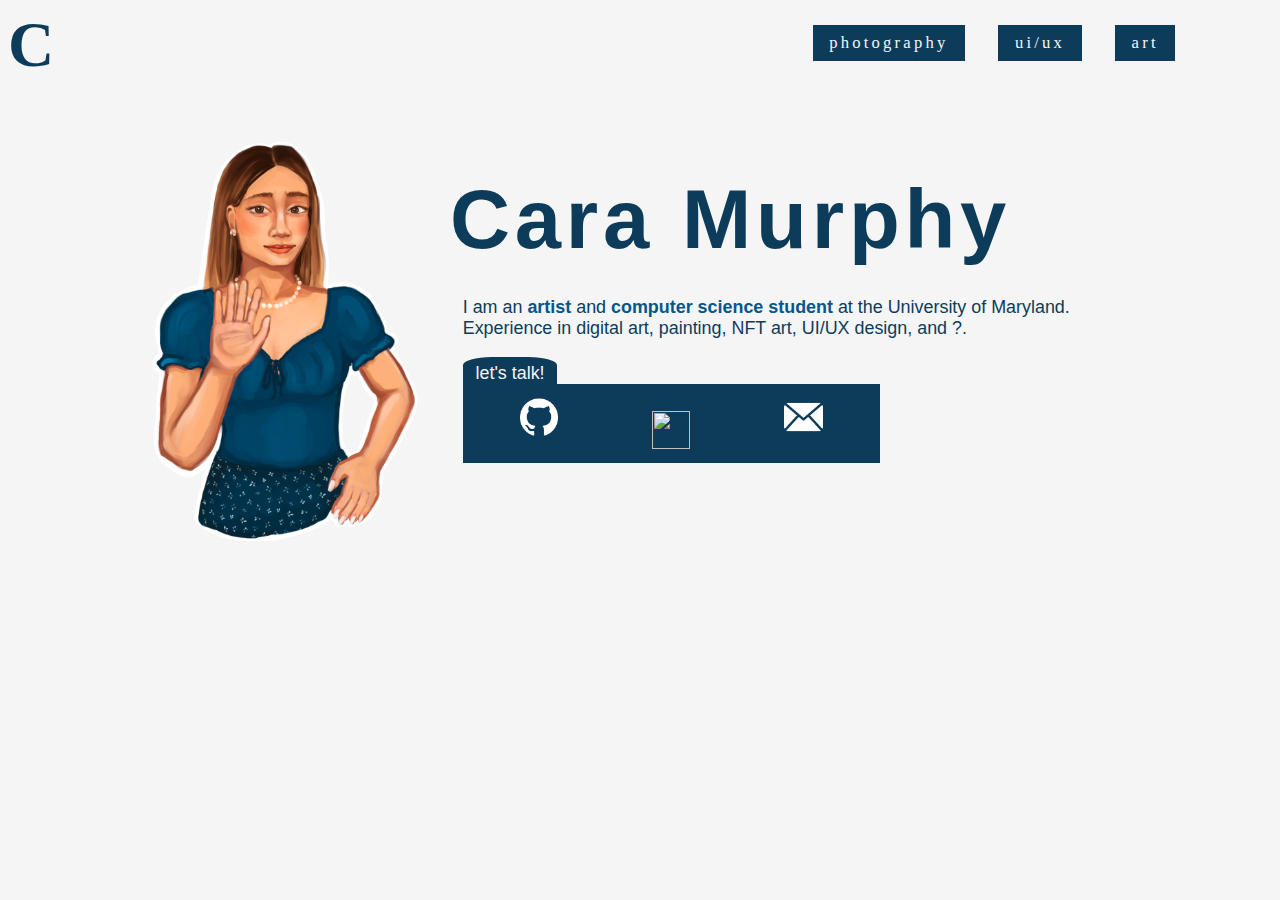
==== index.html @ 5a593688 "Add files via upload" ====
<!DOCTYPE html>
<html lang="en">

<head>
    <meta charset="UTF-8">
    <meta http-equiv="X-UA-Compatible" content="IE=edge">
    <meta name="viewport" content="width=device-width, initial-scale=1.0">
    <link rel="stylesheet" href="style.css">
    <link href='https://fonts.googleapis.com/css?family=Montserrat' rel='stylesheet'>
    <script src="script.js"></script>
    <title>home</title>
</head>

<body>
    <main>
        <div class="headerContainer">
            <a class="home" href="index.html">C</a>
            <div class="header">
                <a href="resume.html">
                    <div class="tab">
                        photography </div>
                </a>
                <a href="ui.html">
                    <div class="tab">
                        ui/ux
                    </div>
                </a>
                <a href="art.html">
                    <div class="tab">
                        art</div>
                </a>
            </div>
        </div>



        <div class="aboutBox">

            <image src="artForWebsite/websitePortrait.png" class="aboutPhoto"></image>

            <div class="aboutText">
                <h1>Cara Murphy</h1>
                <p id="aboutMe">
                    I am an <span class="highlighted">artist</span> and <span class="highlighted">computer science
                        student</span> at the University
                    of Maryland. <br>
                    Experience in digital art, painting, NFT art, UI/UX design, and ?.
                </p>
                <div class="greetBar">let's talk!</div>
                <div class="quickButtonsContainer">

                    <div class="quickButtonsBar">
                        <button class="quickButton" onclick="parent.open('https://github.com/caramurphyy')">
                            <image src="logos/githubLogo.png" class="logo"></image>
                        </button>
                        <button class="quickButton"
                            onClick="parent.open('https://www.linkedin.com/in/cara-murphy-1384661a4/')">
                            <image src="logos/linkedInLogo.png" class="logo">
                            </image>
                        </button>
                        <a href="contactMe.html">
                            <button class="quickButton">
                                <image src="logos/mailLogo.png" class="logo">
                                </image>
                            </button>
                        </a>
                    </div>
                </div>
            </div>
        </div>




    </main>
</body>

</html>
---- style.css ----
@charset "UTF-8";

html {
    scroll-behavior: smooth;
}

body {
    background-color: whitesmoke;
    font-family: "Poppins", sans-serif;
}

.home {
    color: #0d3c5b;
    font-size: 5vw;
    float: left;
    font-weight: bold;
}

.headerContainer {
    width: 100%;
    font-family: "Times New Roman";
}

.header {
    display: flex;
    justify-content: flex-end;
    margin-right: 5em;
}

.aboutBox {
    display: flex;
    flex-direction: row;
    font-size: 1.4vw;
    margin-left: 5em;
    margin-top: 3vw;
}

#aboutMe {
    color: #0d3c5b;
    margin-left: 0.5em;
    margin-top: -1.5em;
    margin-left: 1vw;
}

.aboutText {
    display: flex;
    flex-direction: column;
    margin-left: 0vw;
}

h1 {
    font-size: 6.5vw;
    color: #0d3c5b;
    letter-spacing: 0.3rem;
    font-weight: 900;
    /*webkit-text-fill-color: transparent;
    -webkit-background-clip: text;
    background: radial-gradient(whitesmoke, #0d3c5b);*/
}

.highlighted {
    color: #05568d;
    font-weight: 600;
}


.aboutPhoto {
    width: 30%;
    height: 100%;
    border-style: none;
}


.name {
    font-size: 3vw;
    color: #0d3c5b;
}


.navButtons {
    border: none;
    text-decoration: none;
    height: 100%;

    float: left;
    padding-left: 1em;
    padding-right: 1em;
    padding-top: 0.5em;
    background-color: whitesmoke;
    color: #365475;
}

#homenavButtons {
    background-color: #365475;
    color: #CBD2D8;
}


.tab {
    background-color: #0d3c5b;
    text-align: center;
    width: auto;
    padding: 0.5em 1em;
    margin: 1em;
    float: left;
    color: whitesmoke;
    font-size: 1.3vw;

    letter-spacing: 0.2rem;
}


a {
    text-decoration: none;
    color: #365475;
}

p {
    color: #CBD2D8;
}


.line {
    border: 0.075em solid #CBD2D8;
}

.name {
    margin-top: 10%;
    margin-left: 8%;
}

.greetBar {
    margin-left: 1vw;
    background-color: #0d3c5b;
    font-size: 1.4vw;
    padding: 0.5vw 1vw 0vw 1vw;
    width: fit-content;
    color: whitesmoke;
    border-radius: 30% 30% 0% 0%;
}

.quickButtonsContainer {
    display: flex;
    flex-direction: row;
    justify-content: start;
    margin-left: 1vw;
}

.quickButton {
    border-style: none;
    background-color: #0d3c5b;
    color: white;
}

.quickButtonsBar {
    background-color: #0d3c5b;
    padding: 0vw 1vw 0vw 1vw;
}


.logo {
    width: 3vw;
    height: 3vw;
    margin: 1vw 3vw 1vw 3vw;
    background-color: #0d3c5b;
}

h2 {
    margin: 2vw;
    font-size: 4.6vw;
    color: #0d3c5b;
    display: flex;
    justify-content: center;
    font-family: "Times New Roman";
}

#artPageHeader {
    margin-top: 10vw;
}

.imageGrid {
    grid-template-columns: auto auto auto;
    gap: 0.5vw;
    margin-left: 5vw;
    margin-right: 5vw;
    display: flex;
    justify-content: center;
}


.gridItem {
    float: left;
    width: 30%;
    margin-left: 2.5%;
    margin-bottom: 2.5%;
}

.imageGridItem {
    width: 100%;
    float: left;
}


.artTitleText:hover .imageGridItem {
    opacity: 0.6;
}

.imageGridItem:hover {
    opacity: 0.6;
}

.gridItem:hover .artTitleText {
    opacity: 1;
}

.imageGridItem:hover .artTitleText {
    opacity: 1;
}

.artTitleText:hover {
    opacity: 1;
}

.artTitleText {
    font-family: "Times New Roman";
    padding: 0.5vw;
    opacity: 0;
    width: 100%;
    float: left;
    background-color: #0d3c5b;
    color: white;
    font-size: 1.3vw;
    width: 30%;
    text-align: center;
    position: relative;
    margin-top: -65%;
    margin-left: 37%;
}

#flutist {
    display: none;
}

#lucidity {
    display: none;
}

#utopia {
    display: none;
}

.singleImage {
    width: 43%;
    margin-left: 5%;
    float: left;
}

.singleArtHeader {
    font-size: 4vw;
    color: #0d3c5b;
}

.artHeaderLine {
    border: 0.1em solid #0d3c5b;
    width: 30%;
    margin-bottom: 2%;
}

.artDescriptionContainer {
    background-color: #0d3c5b;
    width: 43%;
    float: right;
    margin-right: 5%;
    margin-top: 0%;
}

.artDescription {
    margin: 1em;
    font-size: 1.5vw;
    line-height: 2;
}

.artFooter {
    position: relative;
    left: 0;
    right: 0;
    width: 100%;
    background-color: whitesmoke;
    color: whitesmoke;
    height: 100%;
    margin-top: 60%;
}

.darkParagraph {
    color: #0d3c5b;
    margin-left: 5%;
}

h3 {
    color: #0d3c5b;
    display: flex;
    justify-content: center;
    font-size: 2vw;
}

.artTypeHeader {
    margin-top: 10vw;
    text-align: center;
    margin-left: auto;
    margin-right: auto;
    width: 50%;
}

.artTypeDescription {
    color: #0d3c5b;
    text-align: center;
    margin-left: auto;
    margin-right: auto;
    width: 50%;
    font-size: 1.4vw;
}

.dynamicGrid {
    margin-left: 5vw;
    margin-right: 5vw;
    display: flex;
    justify-content: center;
}

.dynamicGridColumn {
    display: flex;
    flex-direction: column;
    justify-content: start;
    width: 30%;
    margin-left: 3vw;
}

.info {
    font-family: 'Times New Roman';
    text-align: center;
    margin: auto;
    margin-top: -1%;
    margin-bottom: 1%;
    font-size: 1vw;
}

.artTypeButtonContainer {
    text-align: center;
    margin: auto;
    margin-bottom: 2vw;
}

.artTypeButton {
    width: 10vw;
    font-family: 'Times New Roman';
    margin-left: 1vw;
    margin-right: 1vw;
    background-color: whitesmoke;
    border-style: solid;
    border-color: #0d3c5b;
    border-width: 0.3vw;
    color: #0d3c5b;
    font-size: 1.5vw;
    padding: 1vw;
}

#mainArtTypeButton {
    margin-bottom: 5vw;
}

.artTypeButton:hover {
    background-color: #0d3c5b;
    color: whitesmoke;
}

.centeredIcon {
    display: block;
    margin-left: auto;
    margin-right: auto;
    width: 5%;
    animation-duration: 1s;
    animation-iteration-count: infinite;
    transform-origin: bottom;
}

.bounce {
    animation-name: bounce;
    animation-timing-function: linear;
}

@keyframes bounce {
    0% {
        transform: translateY(0);
    }

    50% {
        transform: translateY(-1vw);
    }

    100% {
        transform: translateY(0);
    }
}

.portrait {
    width: 100%;
    margin-bottom: 3vw;
    display: block;
}

.nft {
    width: 100%;
    margin-bottom: 3vw;
    display: block;
}

.design {
    width: 100%;
    margin-bottom: 3vw;
    display: block;
}

h4 {
    color: #0d3c5b;
    font-size: 1vw;
}

.contactContainer {
    display: flex;
    justify-content: center;
}

.contactBox {
    display: flex;
    padding: 1vw 10vw;
    border-radius: 0%;
    border-style: solid;
    border-color: #0d3c5b;
    border-width: 0.5vw;
    font-size: 1vw;
}


/* =================================================================
ui.html*/

.pageInfo {
    color: #0d3c5b;
    font-family: "Times New Roman";
    text-align: center;
    margin-left: auto;
    margin-right: auto;
    font-size: 1.4vw;
    width: 50%;
}

.searchBar {
    text-align: left;
    margin-left: auto;
    margin-right: auto;
    background-color: #0d3c5b;
    color: white;
    font-size: 1.2vw;
    padding: 0.5vw;
    border-radius: 10%;
    width: 30%;
}

.allAppContainer {
    display: flex;
    justify-content: center;
    margin: 2vw;
}

.appContainer {
    width: 100%;
    margin: 1vw;
    background-color: #0d3c5b;
    display: flex;
    flex-direction: column;
}

.appHeader {
    font-family: 'Times New Roman';
    background: white;
    width: 70%;
    padding-top: 0.5vw;
    padding-bottom: 0.5vw;
    margin-left: auto;
    margin-right: auto;
    border-style: outset;
    border-width: 0.5vw;
    border-color: #0d3c5b;
    font-size: 1.7vw;
}

.appInfoContainer {
    display: flex;
    flex-direction: row;
}

.appInfo {
    margin: 0vw 1.5vw 1.5vw 1.5vw;
    margin-right: 0vw;
    font-size: 1vw;
    color: white;
    letter-spacing: 0.1rem;
}

.appImage {
    width: 50%;
    height: auto;
    margin: 1.5vw;
    margin-left: 1vw;
}

.additionalAppImageContainer {
    width: 100%;
    margin: 1vw;
    display: flex;
    flex-direction: row;
    justify-content: flex-start;
}

.additionalAppImage {
    width: 30%;
    height: auto;
    margin: 0vw 0.5vw .5vw 0vw;

}

.appPageContainer {
    display: flex;
    flex-direction: column;
    justify-content: center;
    margin-left: 3vw;
    margin-right: 3vw;
    width: 100%;

}

.appDescriptionContainer {
    background-color: #0d3c5b;
    width: 100%;
}

.UIImageGrid {
    display: flex;
    flex-direction: row;
    width: 100%;
}


.UIImage {
    width: 20%;
    margin-right: 1vw;
    margin-bottom: 1vw;
}

#afg {
    display: block;
}
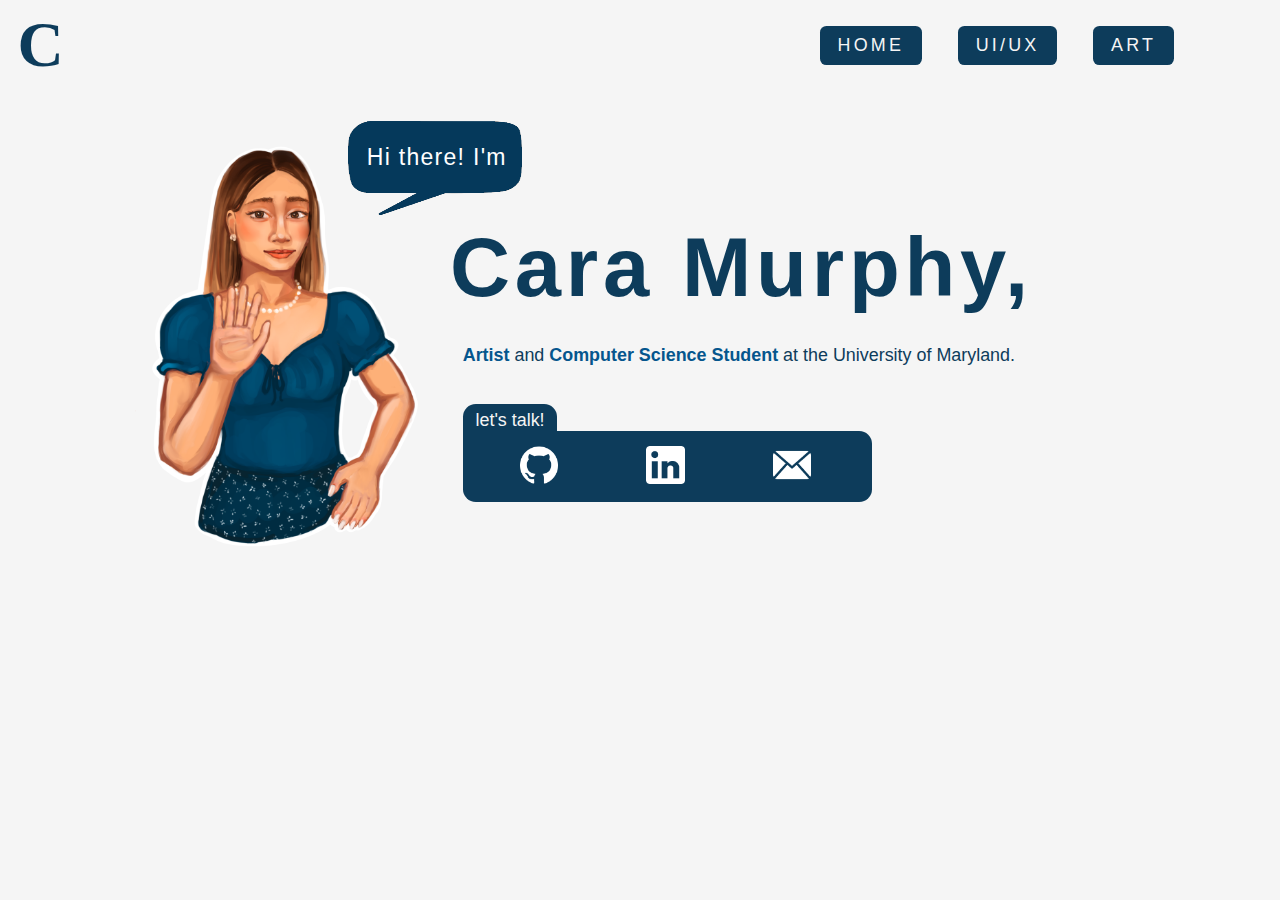
==== commit d8702ca2: "Add files via upload" ====
--- a/index.html
+++ b/index.html
@@ -5,7 +5,10 @@
     <meta charset="UTF-8">
     <meta http-equiv="X-UA-Compatible" content="IE=edge">
     <meta name="viewport" content="width=device-width, initial-scale=1.0">
-    <link rel="stylesheet" href="style.css">
+    <link rel="stylesheet" href="CSS/style.css">
+    <link rel="stylesheet" href="CSS/index.css">
+    <link rel="shortcut icon" type="image/png" href="/favicon.png">
+
     <link href='https://fonts.googleapis.com/css?family=Montserrat' rel='stylesheet'>
     <script src="script.js"></script>
     <title>home</title>
@@ -16,18 +19,18 @@
         <div class="headerContainer">
             <a class="home" href="index.html">C</a>
             <div class="header">
-                <a href="resume.html">
-                    <div class="tab">
-                        photography </div>
+                <a href="index.html">
+                    <div class="home-tab tab">
+                        HOME</div>
                 </a>
-                <a href="ui.html">
-                    <div class="tab">
-                        ui/ux
+                <a href=" ui.html">
+                    <div class="home-tab tab">
+                        UI/UX
                     </div>
                 </a>
                 <a href="art.html">
-                    <div class="tab">
-                        art</div>
+                    <div class="home-tab tab">
+                        ART</div>
                 </a>
             </div>
         </div>
@@ -39,12 +42,13 @@
             <image src="artForWebsite/websitePortrait.png" class="aboutPhoto"></image>
 
             <div class="aboutText">
-                <h1>Cara Murphy</h1>
+                <image src="icons/speechBubble.png" id="speech-bubble"></image>
+                <p id="speech-bubble-text"> Hi there! I'm</p>
+                <h1>Cara Murphy,</h1>
                 <p id="aboutMe">
-                    I am an <span class="highlighted">artist</span> and <span class="highlighted">computer science
-                        student</span> at the University
-                    of Maryland. <br>
-                    Experience in digital art, painting, NFT art, UI/UX design, and ?.
+                    <span class="highlighted">Artist</span> and <span class="highlighted">Computer Science
+                        Student</span> at the University
+                    of Maryland.
                 </p>
                 <div class="greetBar">let's talk!</div>
                 <div class="quickButtonsContainer">
@@ -55,10 +59,10 @@
                         </button>
                         <button class="quickButton"
                             onClick="parent.open('https://www.linkedin.com/in/cara-murphy-1384661a4/')">
-                            <image src="logos/linkedInLogo.png" class="logo">
+                            <image src="logos/linkedinLogo.png" class="logo">
                             </image>
                         </button>
-                        <a href="contactMe.html">
+                        <a href="mailto:murphylcara@gmail.com">
                             <button class="quickButton">
                                 <image src="logos/mailLogo.png" class="logo">
                                 </image>
--- a/CSS/style.css
+++ b/CSS/style.css
@@ -0,0 +1,92 @@
+@charset "UTF-8";
+
+html {
+    scroll-behavior: smooth;
+}
+
+body {
+    background-color: whitesmoke;
+    font-family: "Poppins", sans-serif;
+}
+
+.home {
+    color: #0d3c5b;
+    font-size: 5vw;
+    float: left;
+    margin-left: 0.75vw;
+    font-weight: bold;
+    font-family: "Times New Roman";
+}
+
+.headerContainer {
+    width: 100%;
+}
+
+.header {
+    display: flex;
+    justify-content: flex-end;
+    margin-right: 5em;
+}
+
+.tab {
+    background-color: #0d3c5b;
+    text-align: center;
+    width: auto;
+    padding: 0.5em 1em;
+    margin: 1em;
+    float: left;
+    color: whitesmoke;
+    font-size: 1.4vw;
+    font-weight: 500;
+    border-radius: 0.5vw;
+    letter-spacing: 0.2rem;
+}
+
+a {
+    text-decoration: none;
+    color: #365475;
+}
+
+p {
+    color: #CBD2D8;
+}
+
+
+h2 {
+    margin: 2vw;
+    font-size: 4.6vw;
+    color: #0d3c5b;
+    display: flex;
+    justify-content: center;
+}
+
+h3 {
+    color: #0d3c5b;
+    display: flex;
+    justify-content: center;
+    font-size: 2.5vw;
+}
+
+.pageHeader {
+    letter-spacing: 0.3rem;
+}
+
+h4 {
+    color: #0d3c5b;
+    font-size: 1vw;
+}
+
+.contactContainer {
+    display: flex;
+    justify-content: center;
+}
+
+.contactBox {
+    display: flex;
+    padding: 1vw 10vw;
+    border-radius: 0%;
+    border-style: solid;
+    border-color: #0d3c5b;
+    border-width: 0.5vw;
+    font-size: 1vw;
+}--- a/CSS/index.css
+++ b/CSS/index.css
@@ -0,0 +1,196 @@
+@charset "UTF-8";
+
+.aboutBox {
+    display: flex;
+    flex-direction: row;
+    font-size: 1.4vw;
+    margin-left: 5em;
+    margin-top: 3vw;
+}
+
+#aboutMe {
+    color: #0d3c5b;
+    margin-left: 0.5em;
+    margin-top: -1.5em;
+    margin-left: 1vw;
+    margin-bottom: 3vw;
+}
+
+#speech-bubble {
+    width: 30%;
+    height: 20%;
+    position: relative;
+    margin-left: -8vw;
+    margin-bottom: -4vw;
+    animation: 0.8s ease-out 0s 1 appearLate;
+}
+
+#speech-bubble-text {
+    color: white;
+    position: absolute;
+    margin-left: -6.5vw;
+    margin-top: 1.8vw;
+    font-size: 1.8vw;
+    letter-spacing: 0.08rem;
+    animation: 1s ease-out 0s 1 appearLate;
+}
+
+.aboutText {
+    display: flex;
+    flex-direction: column;
+    margin-left: 0vw;
+}
+
+h1 {
+    font-size: 6.5vw;
+    color: #0d3c5b;
+    letter-spacing: 0.3rem;
+    font-weight: 900;
+}
+
+.highlighted {
+    color: #05568d;
+    font-weight: 600;
+}
+
+.aboutPhoto {
+    width: 30%;
+    height: 100%;
+    border-style: none;
+}
+
+.name {
+    font-size: 3vw;
+    color: #0d3c5b;
+    margin-top: 10%;
+    margin-left: 8%;
+}
+
+.home-tab {
+    animation: 1s ease-out 0s 1 slideDown;
+}
+
+.greetBar {
+    margin-left: 1vw;
+    background-color: #0d3c5b;
+    font-size: 1.4vw;
+    padding: 0.5vw 1vw 0vw 1vw;
+    width: fit-content;
+    color: whitesmoke;
+    border-radius: 1vw 1vw 0vw 0vw;
+    animation: 3s ease-out 0s 1 slideUp;
+}
+
+.quickButtonsContainer {
+    display: flex;
+    flex-direction: row;
+    justify-content: start;
+    margin-left: 1vw;
+    height: 5.5vw;
+}
+
+@keyframes widthAppears {
+    0% {
+        width: 0vw;
+        height: 5.5vw;
+        opacity: 0;
+    }
+
+    45% {
+        width: 0vw;
+        height: 5.5vw;
+        opacity: 0;
+    }
+
+    47% {
+        opacity: 1;
+    }
+
+    100% {
+        width: 30vw;
+        height: 5.5vw;
+    }
+}
+
+@keyframes appearLate {
+    0% {
+        display: none;
+        opacity: 0;
+    }
+
+    72% {
+        opacity: 0;
+    }
+
+    100% {
+        opacity: 1;
+    }
+}
+
+@keyframes slideUp {
+    0% {
+        display: none;
+        transform: translateY(2.5vw);
+        opacity: 0;
+        color: #0d3c5b;
+    }
+
+    40% {
+        transform: translateY(2vw);
+        color: #0d3c5b;
+        opacity: 0;
+    }
+
+    50% {
+        transform: translateY(1.5vw);
+        color: #0d3c5b;
+        opacity: 1;
+    }
+
+    80% {
+        color: #0d3c5b;
+    }
+
+    100% {
+        transform: translateY(0);
+        color: white;
+    }
+}
+
+@keyframes slideDown {
+    0% {
+        transform: translateY(-5vw);
+    }
+
+    90% {
+        transform: translateY(0.1vw);
+    }
+
+    100% {
+        transform: translateY(0);
+    }
+}
+
+.quickButton {
+    width: 9.5vw;
+    height: 5.5vw;
+    border-style: none;
+    background-color: #0d3c5b;
+    color: white;
+    animation: 3.8s ease-out 0s 1 appearLate;
+}
+
+.quickButtonsBar {
+    background-color: #0d3c5b;
+    padding: 0vw 1vw 0vw 1vw;
+    border-radius: 0vw 1vw 1vw 1vw;
+    animation: 2.3s ease-out 0s 1 widthAppears;
+    width: 30vw;
+}
+
+.logo {
+    width: 3vw;
+    height: 3vw;
+    margin: 1vw 3vw 1vw 3vw;
+    background-color: #0d3c5b;
+}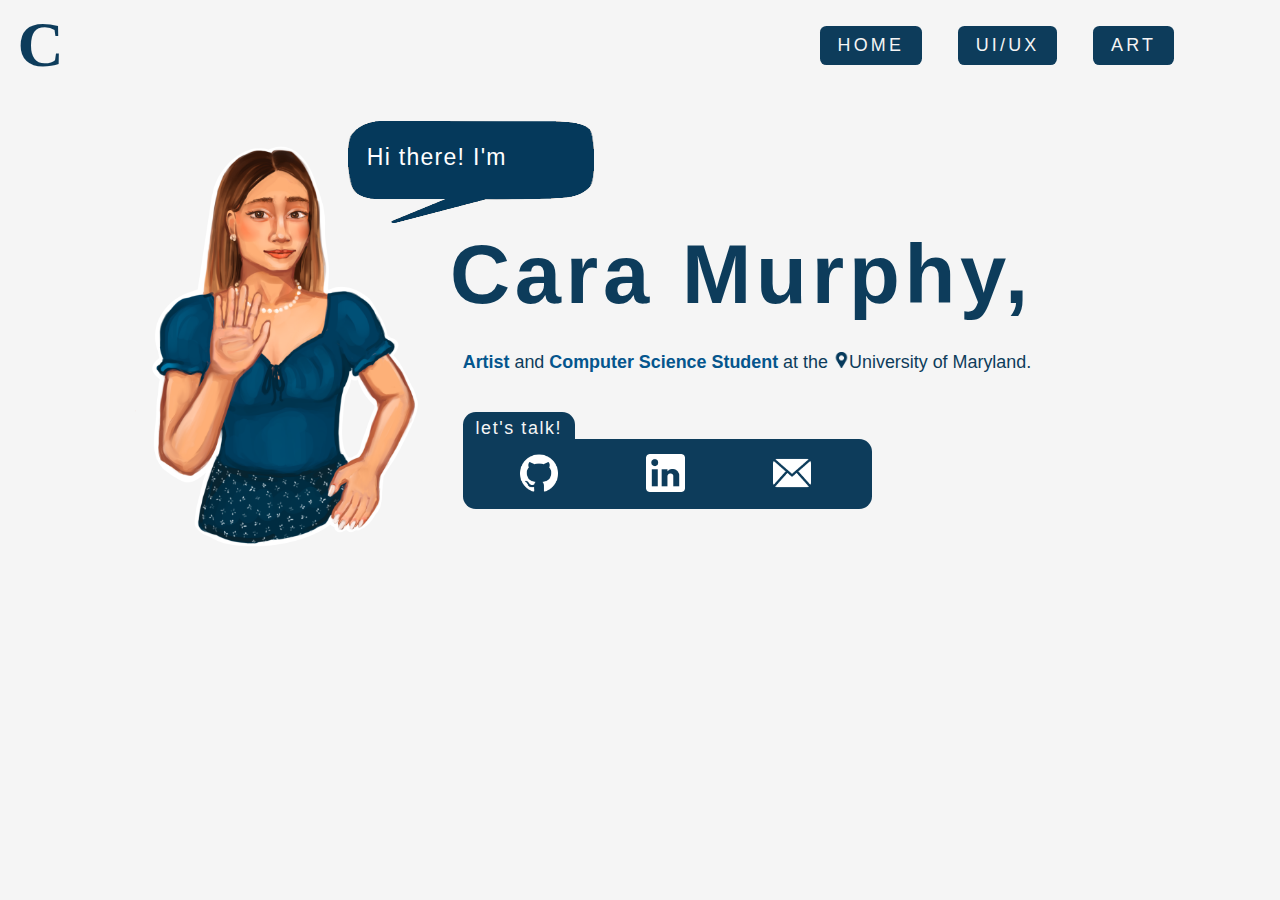
==== commit 9dfe601a: "Add files via upload" ====
--- a/index.html
+++ b/index.html
@@ -7,7 +7,7 @@
     <meta name="viewport" content="width=device-width, initial-scale=1.0">
     <link rel="stylesheet" href="CSS/style.css">
     <link rel="stylesheet" href="CSS/index.css">
-    <link rel="shortcut icon" type="image/png" href="/favicon.png">
+    <link rel="icon" type="image/x-icon" href="/icons/favicon.ico">
 
     <link href='https://fonts.googleapis.com/css?family=Montserrat' rel='stylesheet'>
     <script src="script.js"></script>
@@ -16,7 +16,7 @@
 
 <body>
     <main>
-        <div class="headerContainer">
+        <div class="header-container">
             <a class="home" href="index.html">C</a>
             <div class="header">
                 <a href="index.html">
@@ -37,33 +37,33 @@
 
 
 
-        <div class="aboutBox">
+        <div class="about-box">
 
-            <image src="artForWebsite/websitePortrait.png" class="aboutPhoto"></image>
+            <image src="artForWebsite/websitePortrait.png" class="about-photo"></image>
 
-            <div class="aboutText">
+            <div class="about-text">
                 <image src="icons/speechBubble.png" id="speech-bubble"></image>
                 <p id="speech-bubble-text"> Hi there! I'm</p>
                 <h1>Cara Murphy,</h1>
-                <p id="aboutMe">
+                <p id="about-me">
                     <span class="highlighted">Artist</span> and <span class="highlighted">Computer Science
-                        Student</span> at the University
+                        Student</span> at the <image src="icons/locationPin.png" id="location-pin"></image>University
                     of Maryland.
                 </p>
-                <div class="greetBar">let's talk!</div>
-                <div class="quickButtonsContainer">
+                <div class="greet-bar">let's talk!</div>
+                <div class="quick-buttons-container">
 
-                    <div class="quickButtonsBar">
-                        <button class="quickButton" onclick="parent.open('https://github.com/caramurphyy')">
+                    <div class="quick-buttons-bar">
+                        <button class="quick-button" onclick="parent.open('https://github.com/caramurphyy')">
                             <image src="logos/githubLogo.png" class="logo"></image>
                         </button>
-                        <button class="quickButton"
+                        <button class="quick-button"
                             onClick="parent.open('https://www.linkedin.com/in/cara-murphy-1384661a4/')">
                             <image src="logos/linkedinLogo.png" class="logo">
                             </image>
                         </button>
                         <a href="mailto:murphylcara@gmail.com">
-                            <button class="quickButton">
+                            <button class="quick-button">
                                 <image src="logos/mailLogo.png" class="logo">
                                 </image>
                             </button>
--- a/CSS/style.css
+++ b/CSS/style.css
@@ -18,7 +18,7 @@
     font-family: "Times New Roman";
 }
 
-.headerContainer {
+.header-container {
     width: 100%;
 }
 
@@ -67,7 +67,7 @@
     font-size: 2.5vw;
 }
 
-.pageHeader {
+.page-header {
     letter-spacing: 0.3rem;
 }
 
@@ -76,12 +76,12 @@
     font-size: 1vw;
 }
 
-.contactContainer {
+.contact-container {
     display: flex;
     justify-content: center;
 }
 
-.contactBox {
+.contact-box {
     display: flex;
     padding: 1vw 10vw;
     border-radius: 0%;
--- a/CSS/index.css
+++ b/CSS/index.css
@@ -1,6 +1,6 @@
 @charset "UTF-8";
 
-.aboutBox {
+.about-box {
     display: flex;
     flex-direction: row;
     font-size: 1.4vw;
@@ -8,7 +8,7 @@
     margin-top: 3vw;
 }
 
-#aboutMe {
+#about-me {
     color: #0d3c5b;
     margin-left: 0.5em;
     margin-top: -1.5em;
@@ -22,7 +22,7 @@
     position: relative;
     margin-left: -8vw;
     margin-bottom: -4vw;
-    animation: 0.8s ease-out 0s 1 appearLate;
+    animation: 0.8s ease-out 0s 1 appear-late;
 }
 
 #speech-bubble-text {
@@ -32,10 +32,10 @@
     margin-top: 1.8vw;
     font-size: 1.8vw;
     letter-spacing: 0.08rem;
-    animation: 1s ease-out 0s 1 appearLate;
-}
-
-.aboutText {
+    animation: 1s ease-out 0s 1 appear-late;
+}
+
+.about-text {
     display: flex;
     flex-direction: column;
     margin-left: 0vw;
@@ -53,7 +53,7 @@
     font-weight: 600;
 }
 
-.aboutPhoto {
+.about-photo {
     width: 30%;
     height: 100%;
     border-style: none;
@@ -67,21 +67,22 @@
 }
 
 .home-tab {
-    animation: 1s ease-out 0s 1 slideDown;
-}
-
-.greetBar {
+    animation: 1s ease-out 0s 1 slide-down;
+}
+
+.greet-bar {
     margin-left: 1vw;
     background-color: #0d3c5b;
     font-size: 1.4vw;
     padding: 0.5vw 1vw 0vw 1vw;
+    letter-spacing: 0.1rem;
     width: fit-content;
     color: whitesmoke;
     border-radius: 1vw 1vw 0vw 0vw;
-    animation: 3s ease-out 0s 1 slideUp;
-}
-
-.quickButtonsContainer {
+    animation: 3s ease-out 0s 1 slide-up;
+}
+
+.quick-buttons-container {
     display: flex;
     flex-direction: row;
     justify-content: start;
@@ -89,7 +90,7 @@
     height: 5.5vw;
 }
 
-@keyframes widthAppears {
+@keyframes width-appears {
     0% {
         width: 0vw;
         height: 5.5vw;
@@ -112,7 +113,7 @@
     }
 }
 
-@keyframes appearLate {
+@keyframes appear-late {
     0% {
         display: none;
         opacity: 0;
@@ -127,7 +128,7 @@
     }
 }
 
-@keyframes slideUp {
+@keyframes slide-up {
     0% {
         display: none;
         transform: translateY(2.5vw);
@@ -157,7 +158,7 @@
     }
 }
 
-@keyframes slideDown {
+@keyframes slide-down {
     0% {
         transform: translateY(-5vw);
     }
@@ -171,20 +172,20 @@
     }
 }
 
-.quickButton {
+.quick-button {
     width: 9.5vw;
     height: 5.5vw;
     border-style: none;
     background-color: #0d3c5b;
     color: white;
-    animation: 3.8s ease-out 0s 1 appearLate;
-}
-
-.quickButtonsBar {
+    animation: 3.8s ease-out 0s 1 appear-late;
+}
+
+.quick-buttons-bar {
     background-color: #0d3c5b;
     padding: 0vw 1vw 0vw 1vw;
     border-radius: 0vw 1vw 1vw 1vw;
-    animation: 2.3s ease-out 0s 1 widthAppears;
+    animation: 2.3s ease-out 0s 1 width-appears;
     width: 30vw;
 }
 
@@ -193,4 +194,8 @@
     height: 3vw;
     margin: 1vw 3vw 1vw 3vw;
     background-color: #0d3c5b;
+}
+
+#location-pin {
+    width: 2%;
 }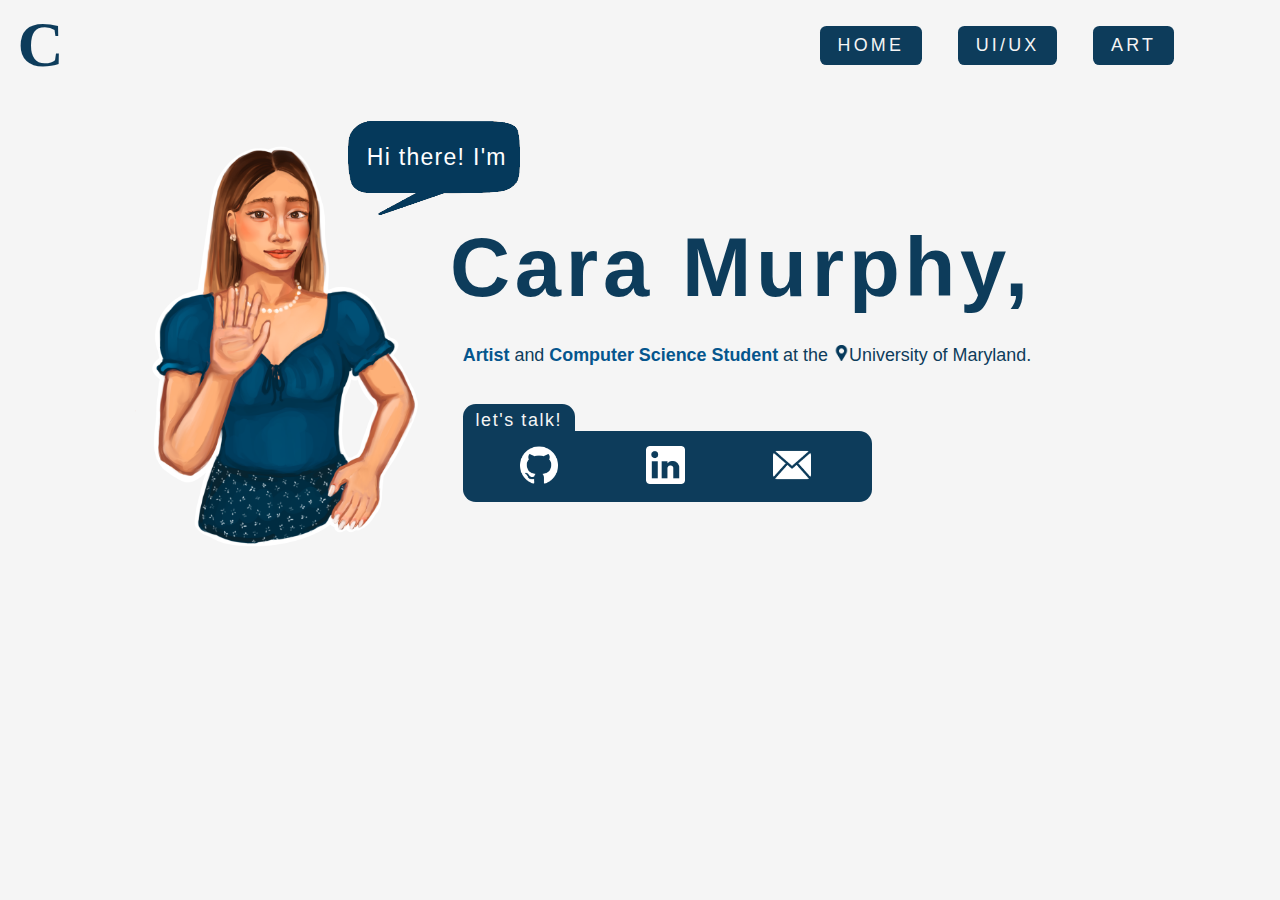
==== commit 7927296f: "Add files via upload" ====
--- a/index.html
+++ b/index.html
@@ -5,9 +5,27 @@
     <meta charset="UTF-8">
     <meta http-equiv="X-UA-Compatible" content="IE=edge">
     <meta name="viewport" content="width=device-width, initial-scale=1.0">
+    <style>
+        @media screen and (max-width:1200px) {
+            .tab {
+                font-size: 2.5vw !important;
+                margin-right: 0.1vw !important;
+            }
+
+            .home {
+                font-size: 8vw !important;
+            }
+
+            .header {
+                width: 90%;
+            }
+        }
+    </style>
     <link rel="stylesheet" href="CSS/style.css">
     <link rel="stylesheet" href="CSS/index.css">
     <link rel="icon" type="image/x-icon" href="/icons/favicon.ico">
+
+
 
     <link href='https://fonts.googleapis.com/css?family=Montserrat' rel='stylesheet'>
     <script src="script.js"></script>
@@ -50,24 +68,26 @@
                         Student</span> at the <image src="icons/locationPin.png" id="location-pin"></image>University
                     of Maryland.
                 </p>
-                <div class="greet-bar">let's talk!</div>
-                <div class="quick-buttons-container">
+                <div class="greet-container">
+                    <div class="greet-bar">let's talk!</div>
+                    <div class="quick-buttons-container">
 
-                    <div class="quick-buttons-bar">
-                        <button class="quick-button" onclick="parent.open('https://github.com/caramurphyy')">
-                            <image src="logos/githubLogo.png" class="logo"></image>
-                        </button>
-                        <button class="quick-button"
-                            onClick="parent.open('https://www.linkedin.com/in/cara-murphy-1384661a4/')">
-                            <image src="logos/linkedinLogo.png" class="logo">
-                            </image>
-                        </button>
-                        <a href="mailto:murphylcara@gmail.com">
-                            <button class="quick-button">
-                                <image src="logos/mailLogo.png" class="logo">
+                        <div class="quick-buttons-bar">
+                            <button class="quick-button" onclick="parent.open('https://github.com/caramurphyy')">
+                                <image src="logos/githubLogo.png" class="logo"></image>
+                            </button>
+                            <button class="quick-button"
+                                onClick="parent.open('https://www.linkedin.com/in/cara-murphy-1384661a4/')">
+                                <image src="logos/linkedinLogo.png" class="logo">
                                 </image>
                             </button>
-                        </a>
+                            <a href="mailto:murphylcara@gmail.com">
+                                <button class="quick-button">
+                                    <image src="logos/mailLogo.png" class="logo">
+                                    </image>
+                                </button>
+                            </a>
+                        </div>
                     </div>
                 </div>
             </div>
--- a/CSS/index.css
+++ b/CSS/index.css
@@ -17,7 +17,7 @@
 }
 
 #speech-bubble {
-    width: 30%;
+    width: 21%;
     height: 20%;
     position: relative;
     margin-left: -8vw;
@@ -198,4 +198,91 @@
 
 #location-pin {
     width: 2%;
+}
+
+
+@media only screen and (max-width: 1200px) {
+    .home-tab {
+        font-size: 2.5vw;
+    }
+
+    .about-photo {
+        width: 50%;
+        margin-left: auto;
+        margin-right: auto;
+    }
+
+    .about-box {
+        font-size: 2.5vw;
+        flex-direction: column;
+        margin-left: auto;
+        margin-right: auto;
+    }
+
+    h1 {
+        margin-left: auto;
+        margin-right: auto;
+        font-size: 8vw;
+    }
+
+    #about-me {
+        margin-left: auto;
+        margin-right: auto;
+        width: 70%;
+    }
+
+    #speech-bubble-text {
+        display: none;
+    }
+
+    #speech-bubble {
+        display: none;
+    }
+
+    .greet-container {
+        position: relative;
+        width: 100%;
+        margin-left: auto;
+        margin-right: auto;
+        display: flex;
+        justify-content: center;
+        margin-top: 5vw;
+    }
+
+    .greet-bar {
+        display: none;
+    }
+
+    .quick-buttons-container {
+        display: flex;
+        justify-content: center;
+        height: 15vw;
+        position: absolute;
+        width: 90%;
+        animation: none;
+    }
+
+    .quick-button {
+        width: 15vw;
+        height: 11vw;
+        animation: none;
+    }
+
+    .quick-buttons-bar {
+        display: flex;
+        border-radius: 1vw 1vw 1vw 1vw;
+        justify-content: space-evenly;
+        align-items: center;
+        width: 90%;
+        animation: none;
+    }
+
+    .logo {
+        width: 8vw;
+        height: 8vw;
+    }
+
+    #location-pin {
+        width: 4%;
+    }
 }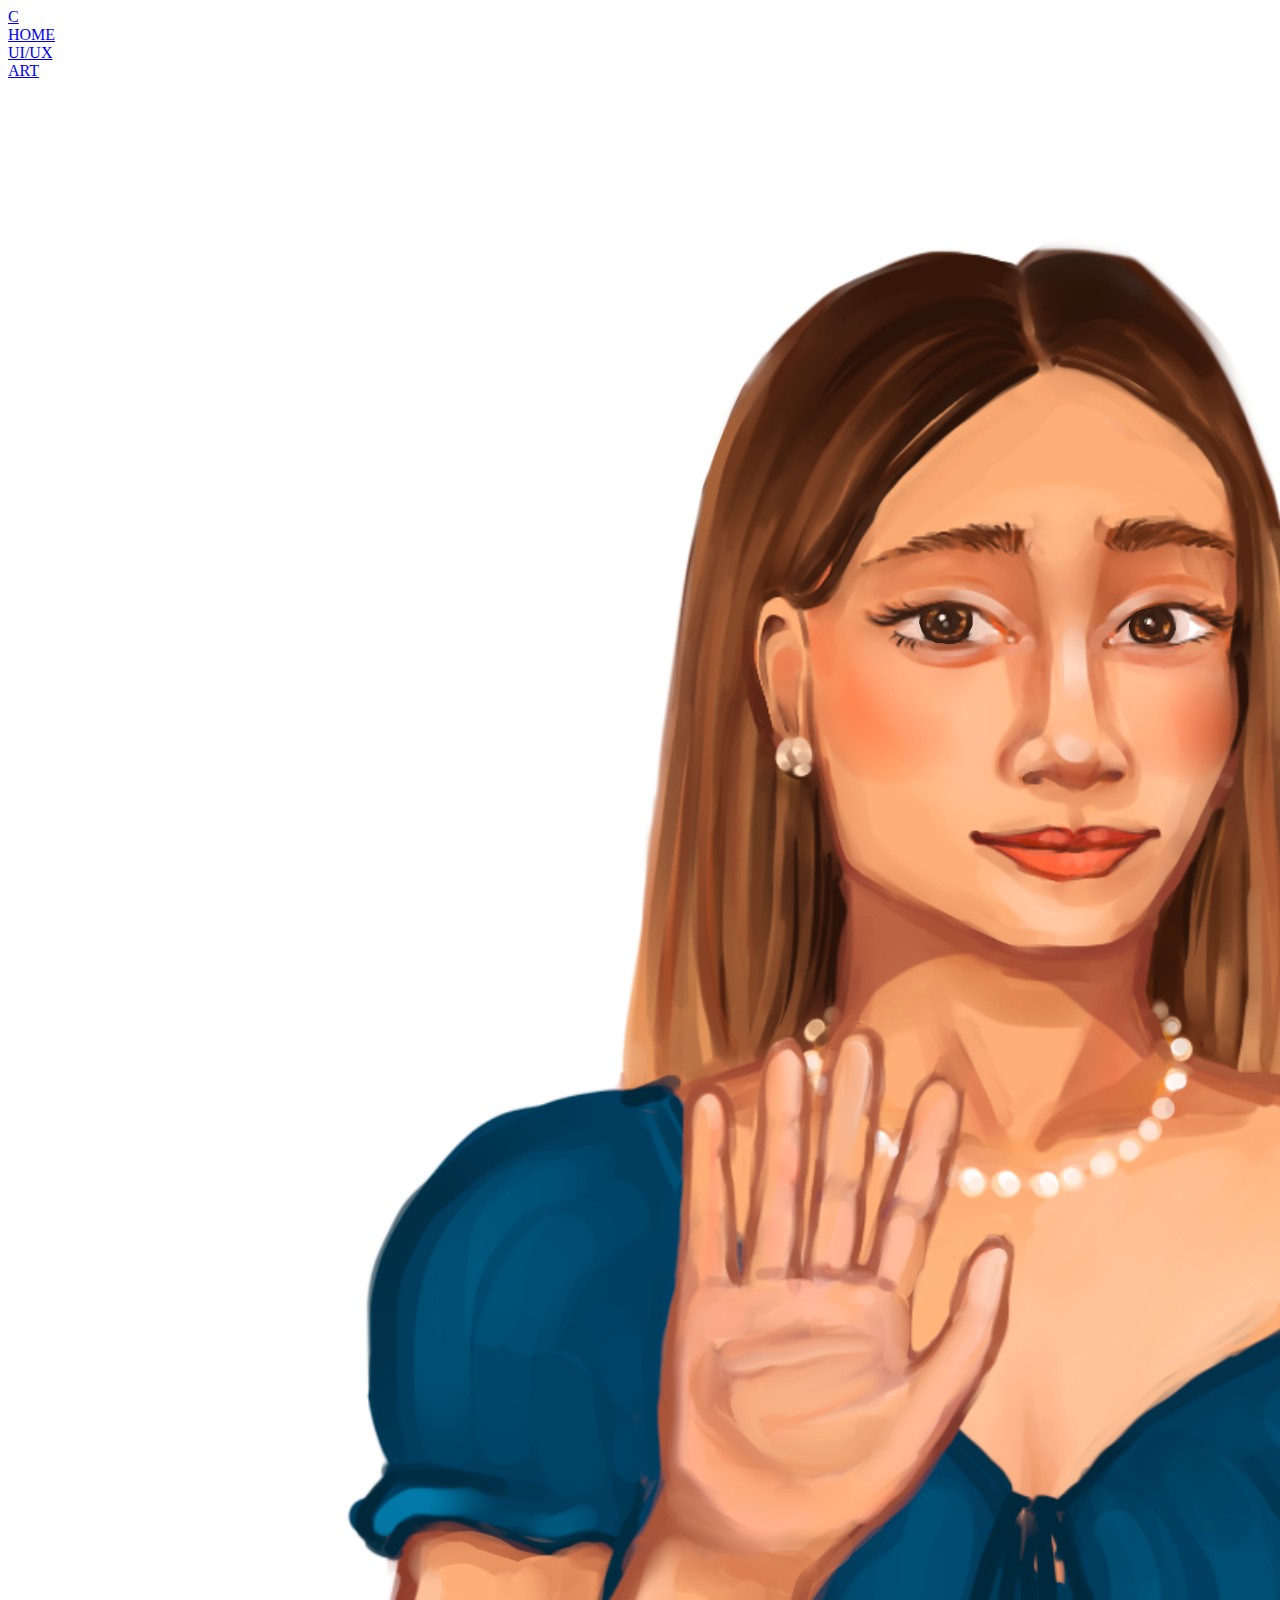
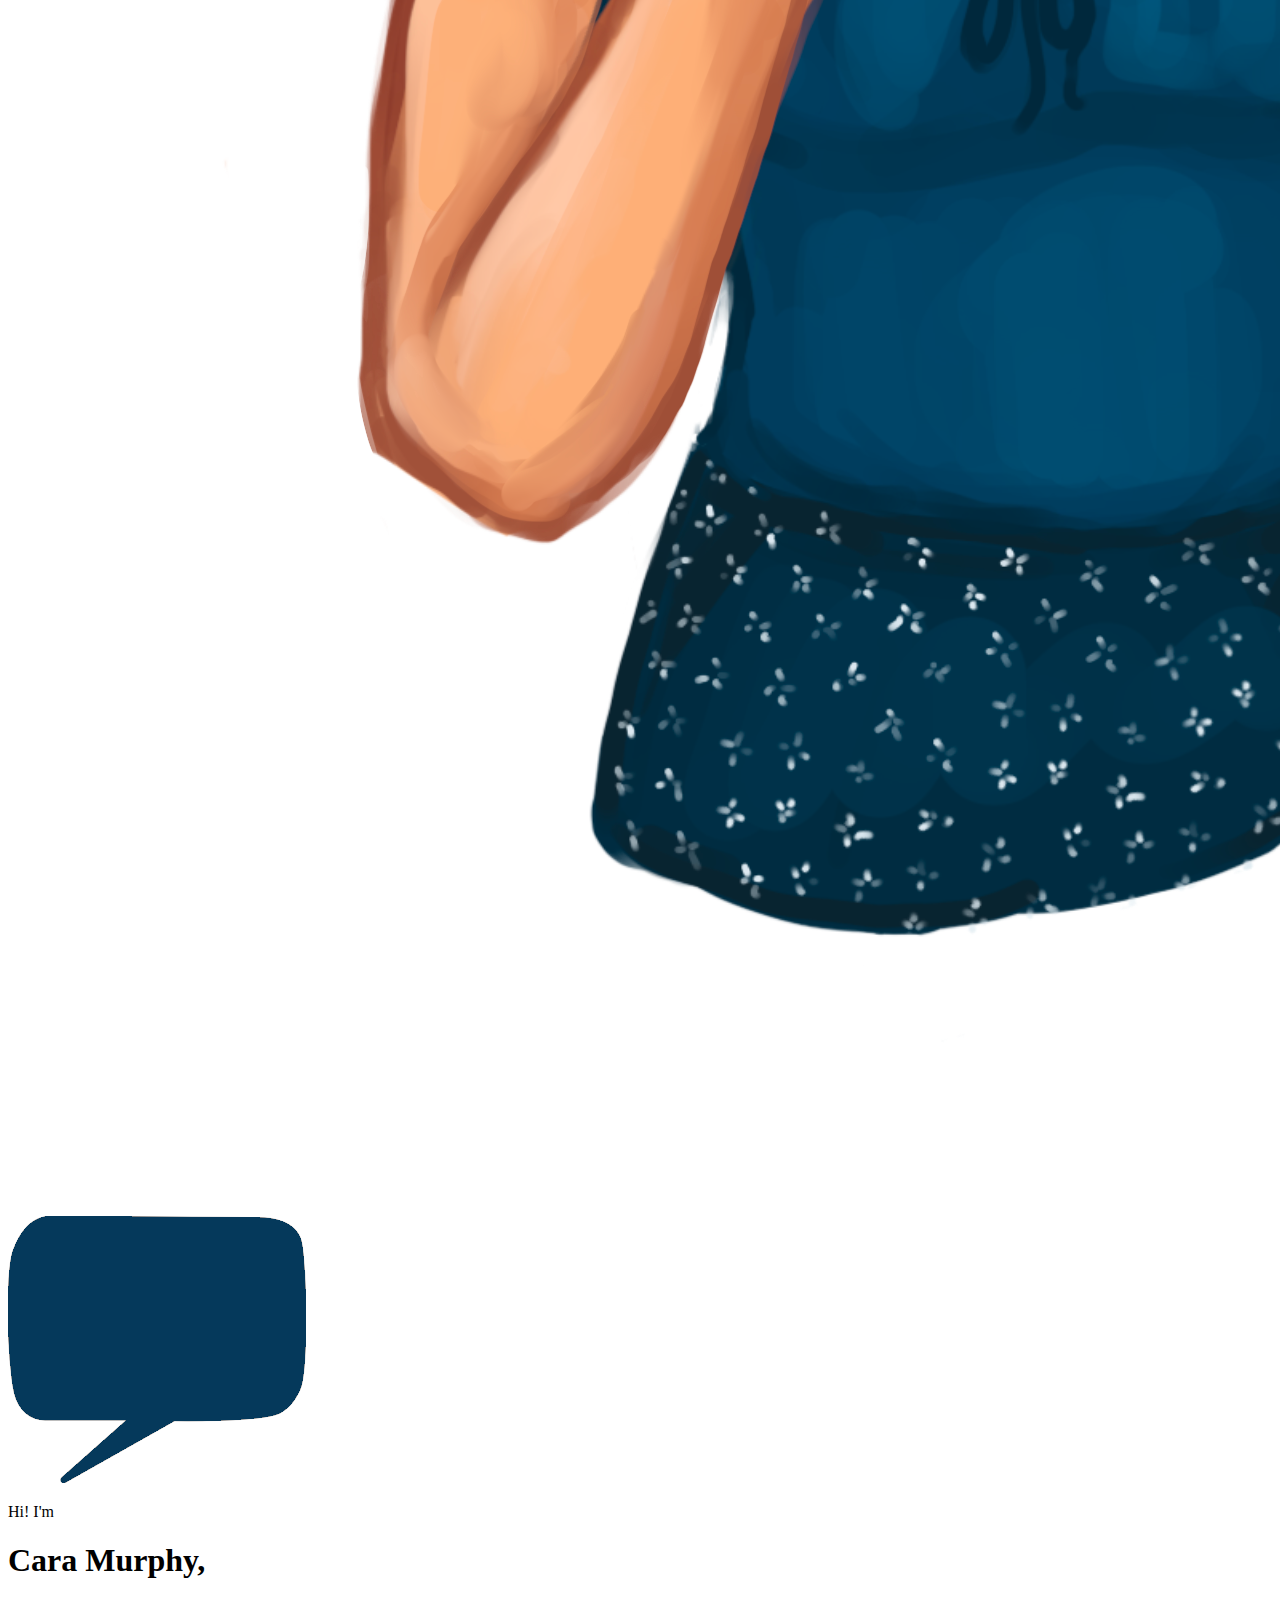
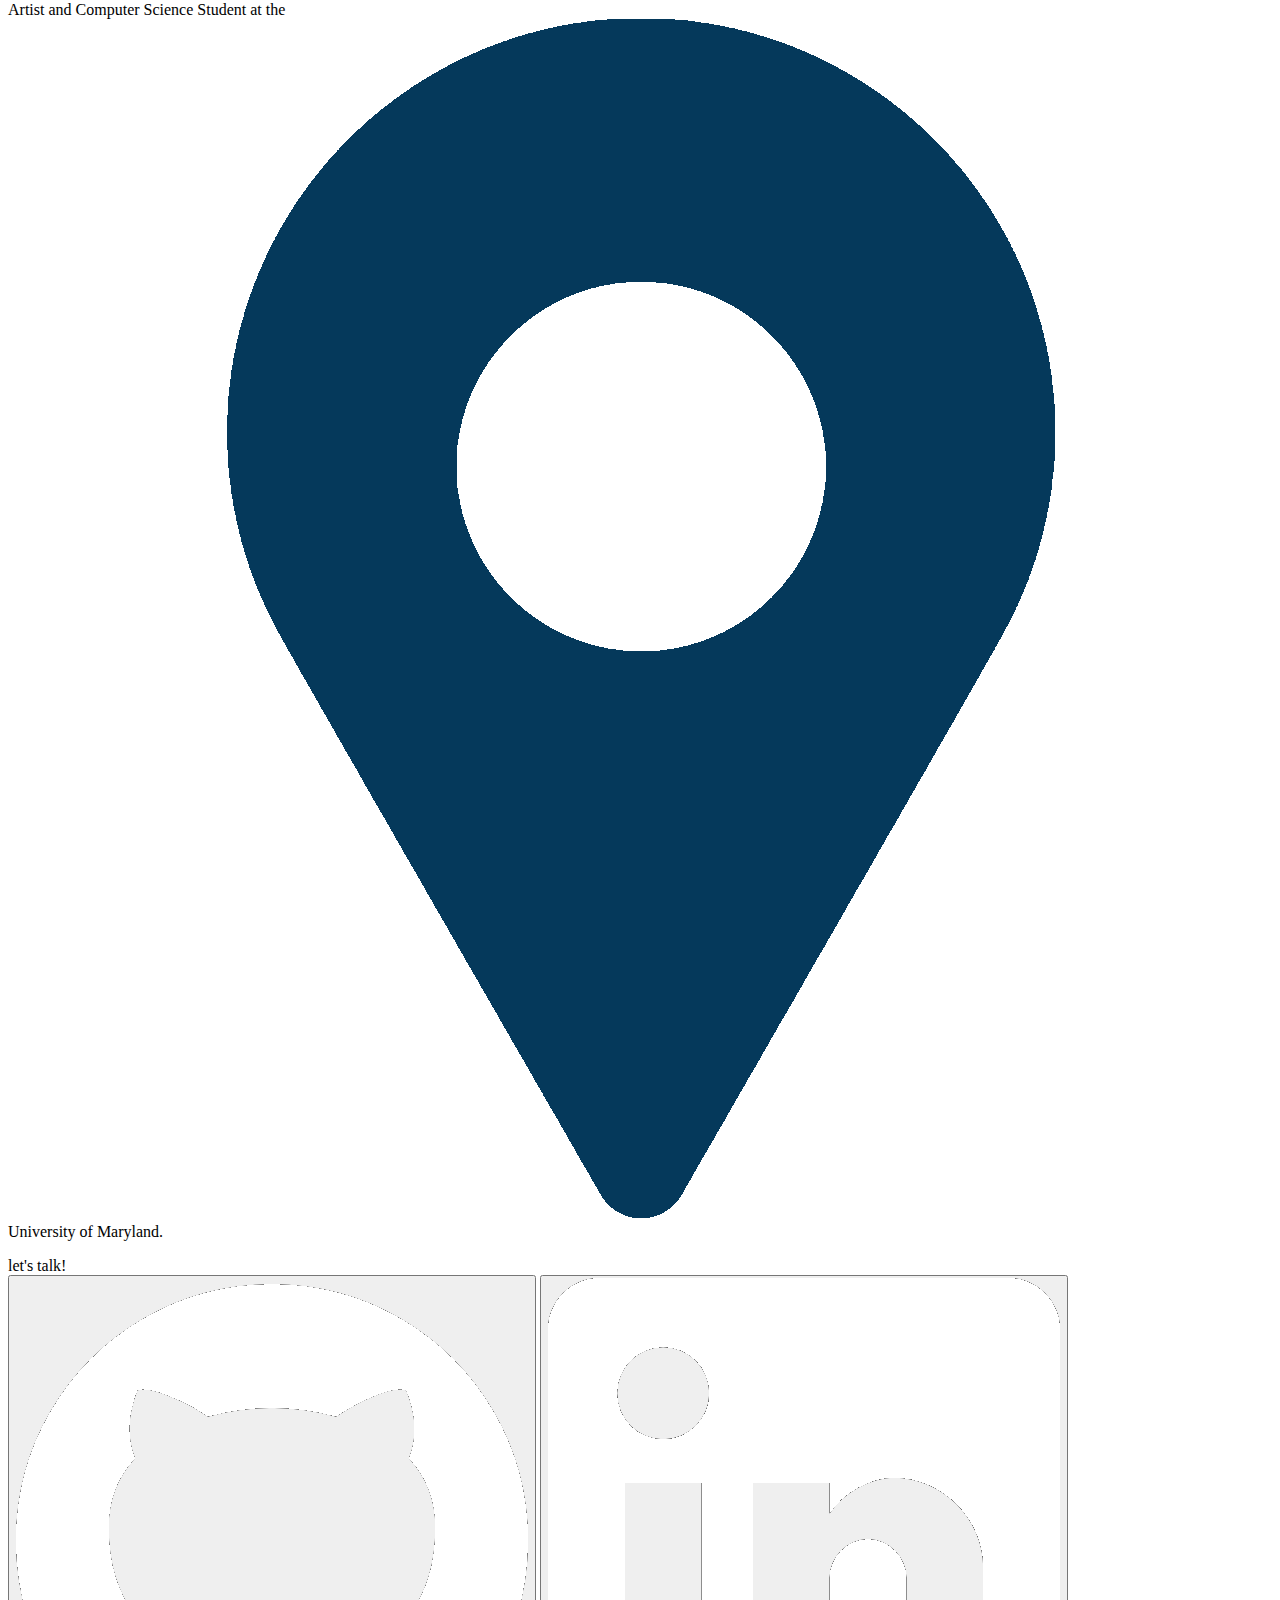
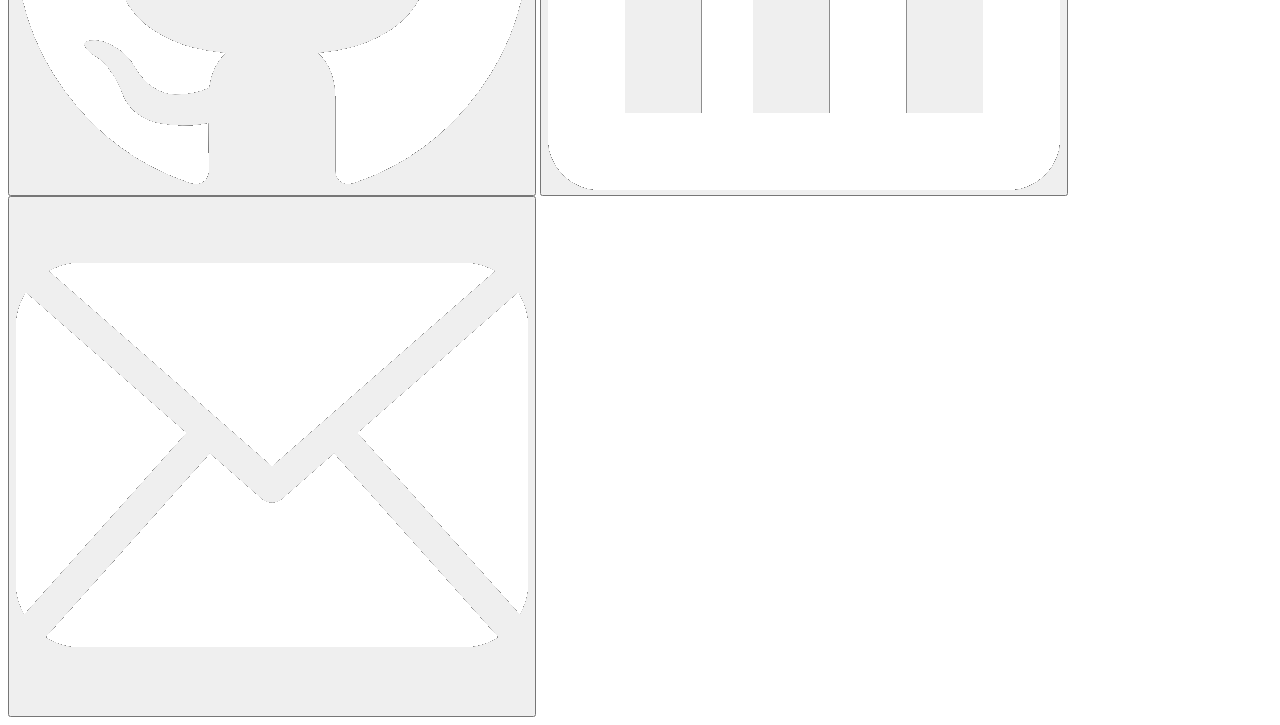
==== commit a794ff72: "Add files via upload" ====
--- a/index.html
+++ b/index.html
@@ -21,6 +21,9 @@
             }
         }
     </style>
+    <link rel="stylesheet" href="https://cdnjs.cloudflare.com/ajax/libs/font-awesome/4.7.0/css/font-awesome.min.css">
+    <link rel="stylesheet"
+        href="https://fonts.googleapis.com/css2?family=Open+Sans:ital,wght@0,300;1,300&family=ZCOOL+XiaoWei&display=swap">
     <link rel="stylesheet" href="CSS/style.css">
     <link rel="stylesheet" href="CSS/index.css">
     <link rel="icon" type="image/x-icon" href="/icons/favicon.ico">
@@ -61,7 +64,7 @@
 
             <div class="about-text">
                 <image src="icons/speechBubble.png" id="speech-bubble"></image>
-                <p id="speech-bubble-text"> Hi there! I'm</p>
+                <p id="speech-bubble-text"> Hi! I'm</p>
                 <h1>Cara Murphy,</h1>
                 <p id="about-me">
                     <span class="highlighted">Artist</span> and <span class="highlighted">Computer Science
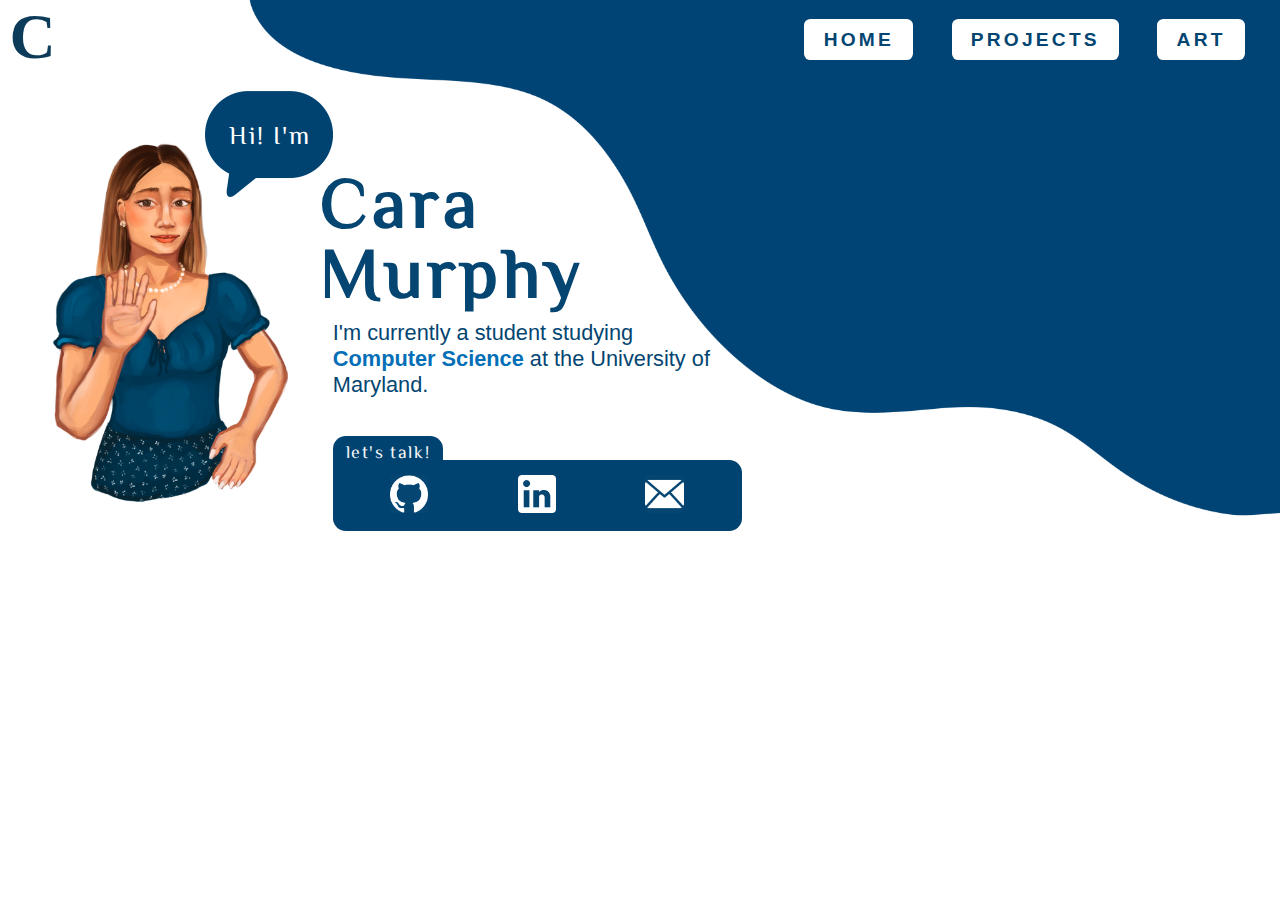
==== commit cce505d8: "Add files via upload" ====
--- a/index.html
+++ b/index.html
@@ -35,8 +35,10 @@
     <title>home</title>
 </head>
 
-<body>
+
+<body class="home-bg">
     <main>
+
         <div class="header-container">
             <a class="home" href="index.html">C</a>
             <div class="header">
@@ -46,7 +48,7 @@
                 </a>
                 <a href=" ui.html">
                     <div class="home-tab tab">
-                        UI/UX
+                        PROJECTS
                     </div>
                 </a>
                 <a href="art.html">
@@ -54,6 +56,7 @@
                         ART</div>
                 </a>
             </div>
+
         </div>
 
 
@@ -63,12 +66,15 @@
             <image src="artForWebsite/websitePortrait.png" class="about-photo"></image>
 
             <div class="about-text">
-                <image src="icons/speechBubble.png" id="speech-bubble"></image>
-                <p id="speech-bubble-text"> Hi! I'm</p>
-                <h1>Cara Murphy,</h1>
+
+                <div id="speech-bubble">
+                    <p id="speech-bubble-text"> Hi! I'm</p>
+                </div>
+
+                <h1>Cara <br>Murphy</h1>
                 <p id="about-me">
-                    <span class="highlighted">Artist</span> and <span class="highlighted">Computer Science
-                        Student</span> at the <image src="icons/locationPin.png" id="location-pin"></image>University
+                    I'm currently a student studying <span class="highlighted">Computer Science
+                    </span> at the University
                     of Maryland.
                 </p>
                 <div class="greet-container">
--- a/CSS/style.css
+++ b/CSS/style.css
@@ -0,0 +1,110 @@
+@charset "UTF-8";
+
+html {
+    scroll-behavior: smooth;
+}
+
+body {
+    margin: 0;
+}
+
+.home-bg {
+    background-image: url("Decorations/flatBlock.png");
+    background-repeat: no-repeat;
+    background-position: right top;
+    background-size: 90%;
+    font-family: "Open Sans", sans-serif;
+    font-weight: 800;
+}
+
+
+.home {
+    color: #0d3c5b;
+    font-size: 5vw;
+    float: left;
+    margin-left: 0.75vw;
+    font-weight: bold;
+    font-family: "Times New Roman";
+}
+
+.header-container {
+    width: 100%;
+}
+
+.header {
+    display: flex;
+    justify-content: flex-end;
+    margin-right: 1em;
+}
+
+.tab {
+    transition: color 300ms;
+    background-color: white;
+    text-align: center;
+    padding: 0.5em 1em;
+    margin: 1em;
+    color: #044571;
+    border-radius: 0.5vw;
+    letter-spacing: 0.2rem;
+    font-family: 'Calibre Web', sans-serif;
+    font-weight: 700;
+    font-size: 1.5vw;
+}
+
+
+.tab:hover {
+    color: #046fb6;
+}
+
+
+a {
+    text-decoration: none;
+    color: #046fb6;
+}
+
+p {
+    color: #046fb6;
+}
+
+
+h2 {
+    margin: 2vw;
+    font-size: 4.6vw;
+    color: #044571;
+    display: flex;
+    justify-content: center;
+    font-family: 'ZCOOL XiaoWei', serif;
+}
+
+h3 {
+    color: #044571;
+    display: flex;
+    justify-content: center;
+    font-size: 2.5vw;
+
+}
+
+.page-header {
+    letter-spacing: 0.3rem;
+    font-family: 'ZCOOL XiaoWei', serif;
+}
+
+h4 {
+    color: #044571;
+    font-size: 1vw;
+}
+
+.contact-container {
+    display: flex;
+    justify-content: center;
+}
+
+.contact-box {
+    display: flex;
+    padding: 1vw 10vw;
+    border-radius: 0%;
+    border-style: solid;
+    border-color: #044571;
+    border-width: 0.5vw;
+    font-size: 1vw;
+}--- a/CSS/index.css
+++ b/CSS/index.css
@@ -0,0 +1,308 @@
+@charset "UTF-8";
+
+.about-box {
+    display: flex;
+    flex-direction: row;
+    font-size: 1.4vw;
+    margin-top: 3vw;
+}
+
+#about-me {
+    color: #044571;
+    margin-left: 0.5em;
+    margin-top: -1.5em;
+    margin-left: 1vw;
+    margin-bottom: 3vw;
+    width: 50%;
+}
+
+
+#speech-bubble {
+    width: 10vw;
+    height: 10vw;
+    position: absolute;
+    margin-left: -9vw;
+    margin-top: -3vw;
+    animation: 0.8s ease-out 0s 1 appear-late;
+    background-image: url('Decorations/speechBubble.png');
+    background-repeat: no-repeat;
+    background-size: contain;
+}
+
+#speech-bubble-text {
+    margin-left: 1.9vw;
+    margin-top: 3.25vw;
+    color: white;
+    position: absolute;
+    font-size: 2vw;
+    letter-spacing: 0.15vw;
+    animation: 1s ease-out 0s 1 appear-late;
+    font-family: 'ZCOOL XiaoWei', serif;
+}
+
+.about-text {
+    display: flex;
+    flex-direction: column;
+    font-family: 'Calibre Web', sans-serif;
+    font-size: 1.7vw;
+    font-weight: 300;
+}
+
+h1 {
+    font-size: 5.5vw;
+    color: #044571;
+    letter-spacing: 0.3rem;
+    font-weight: 900;
+    font-family: 'ZCOOL XiaoWei', serif;
+}
+
+.highlighted {
+    color: #046fb6;
+    font-weight: 600;
+}
+
+.about-photo {
+    width: 25%;
+    height: 100%;
+    border-style: none;
+}
+
+.name {
+    font-size: 3vw;
+    color: #044571;
+    margin-top: 10%;
+    margin-left: 8%;
+    font-family: 'ZCOOL XiaoWei', serif;
+}
+
+.home-tab {
+    animation: 1s ease-out 0s 1 slide-down;
+}
+
+
+.greet-bar {
+    margin-left: 1vw;
+    background-color: #004371;
+    font-size: 1.4vw;
+    padding: 0.5vw 1vw 0vw 1vw;
+    letter-spacing: 0.1rem;
+    width: fit-content;
+    color: whitesmoke;
+    border-radius: 1vw 1vw 0vw 0vw;
+    animation: 3s ease-out 0s 1 slide-up;
+    font-family: 'ZCOOL XiaoWei', serif;
+}
+
+.quick-buttons-container {
+    display: flex;
+    flex-direction: row;
+    justify-content: start;
+    margin-left: 1vw;
+    height: 5.5vw;
+}
+
+@keyframes width-appears {
+    0% {
+        width: 0vw;
+        height: 5.5vw;
+        opacity: 0;
+    }
+
+    45% {
+        width: 0vw;
+        height: 5.5vw;
+        opacity: 0;
+    }
+
+    47% {
+        opacity: 1;
+    }
+
+    100% {
+        width: 30vw;
+        height: 5.5vw;
+    }
+}
+
+@keyframes appear-late {
+    0% {
+        display: none;
+        opacity: 0;
+    }
+
+    72% {
+        opacity: 0;
+    }
+
+    100% {
+        opacity: 1;
+    }
+}
+
+@keyframes slide-up {
+    0% {
+        display: none;
+        transform: translateY(2.5vw);
+        opacity: 0;
+        color: #004371;
+    }
+
+    40% {
+        transform: translateY(2vw);
+        color: #004371;
+        opacity: 0;
+    }
+
+    50% {
+        transform: translateY(1.5vw);
+        color: #004371;
+        opacity: 1;
+    }
+
+    80% {
+        color: #004371;
+    }
+
+    100% {
+        transform: translateY(0);
+        color: white;
+    }
+}
+
+@keyframes slide-down {
+    0% {
+        transform: translateY(-5vw);
+    }
+
+    90% {
+        transform: translateY(0.1vw);
+    }
+
+    100% {
+        transform: translateY(0);
+    }
+}
+
+.quick-button {
+    width: 9.5vw;
+    height: 5.5vw;
+    border-style: none;
+    background-color: #004371;
+    color: white;
+    animation: 3.8s ease-out 0s 1 appear-late;
+}
+
+.quick-buttons-bar {
+    background-color: #004371;
+    padding: 0vw 1vw 0vw 1vw;
+    border-radius: 0vw 1vw 1vw 1vw;
+    animation: 2.3s ease-out 0s 1 width-appears;
+    width: 30vw;
+}
+
+.logo {
+    transition: opacity 500ms;
+    width: 3vw;
+    height: 3vw;
+    margin: 1vw 3vw 1vw 3vw;
+    background-color: #044571;
+}
+
+.logo:hover {
+    opacity: 0.5;
+}
+
+#location-pin {
+    width: 2%;
+}
+
+
+@media only screen and (max-width: 1200px) {
+    .home-tab {
+        font-size: 2.5vw;
+    }
+
+    .about-photo {
+        width: 50%;
+        margin-left: auto;
+        margin-right: auto;
+    }
+
+    .about-box {
+        font-size: 2.5vw;
+        margin-top: 0;
+        flex-direction: column;
+        margin-left: auto;
+        margin-right: auto;
+    }
+
+    h1 {
+        margin-left: auto;
+        margin-right: auto;
+        text-align: center;
+        font-size: 8vw;
+    }
+
+    #about-me {
+        margin-left: auto;
+        margin-right: auto;
+        font-size: 2.5vw;
+        text-align: center;
+        width: 50%;
+    }
+
+    #speech-bubble-text {
+        display: none;
+    }
+
+    #speech-bubble {
+        display: none;
+    }
+
+    .greet-container {
+        position: relative;
+        width: 100%;
+        margin-left: auto;
+        margin-right: auto;
+        display: flex;
+        justify-content: center;
+        margin-top: 5vw;
+    }
+
+    .greet-bar {
+        display: none;
+    }
+
+    .quick-buttons-container {
+        display: flex;
+        justify-content: center;
+        height: 15vw;
+        position: absolute;
+        width: 90%;
+        animation: none;
+    }
+
+    .quick-button {
+        width: 15vw;
+        height: 11vw;
+        animation: none;
+    }
+
+    .quick-buttons-bar {
+        display: flex;
+        border-radius: 1vw 1vw 1vw 1vw;
+        justify-content: space-evenly;
+        align-items: center;
+        width: 90%;
+        animation: none;
+    }
+
+    .logo {
+        width: 8vw;
+        height: 8vw;
+    }
+
+    #location-pin {
+        width: 4%;
+    }
+}